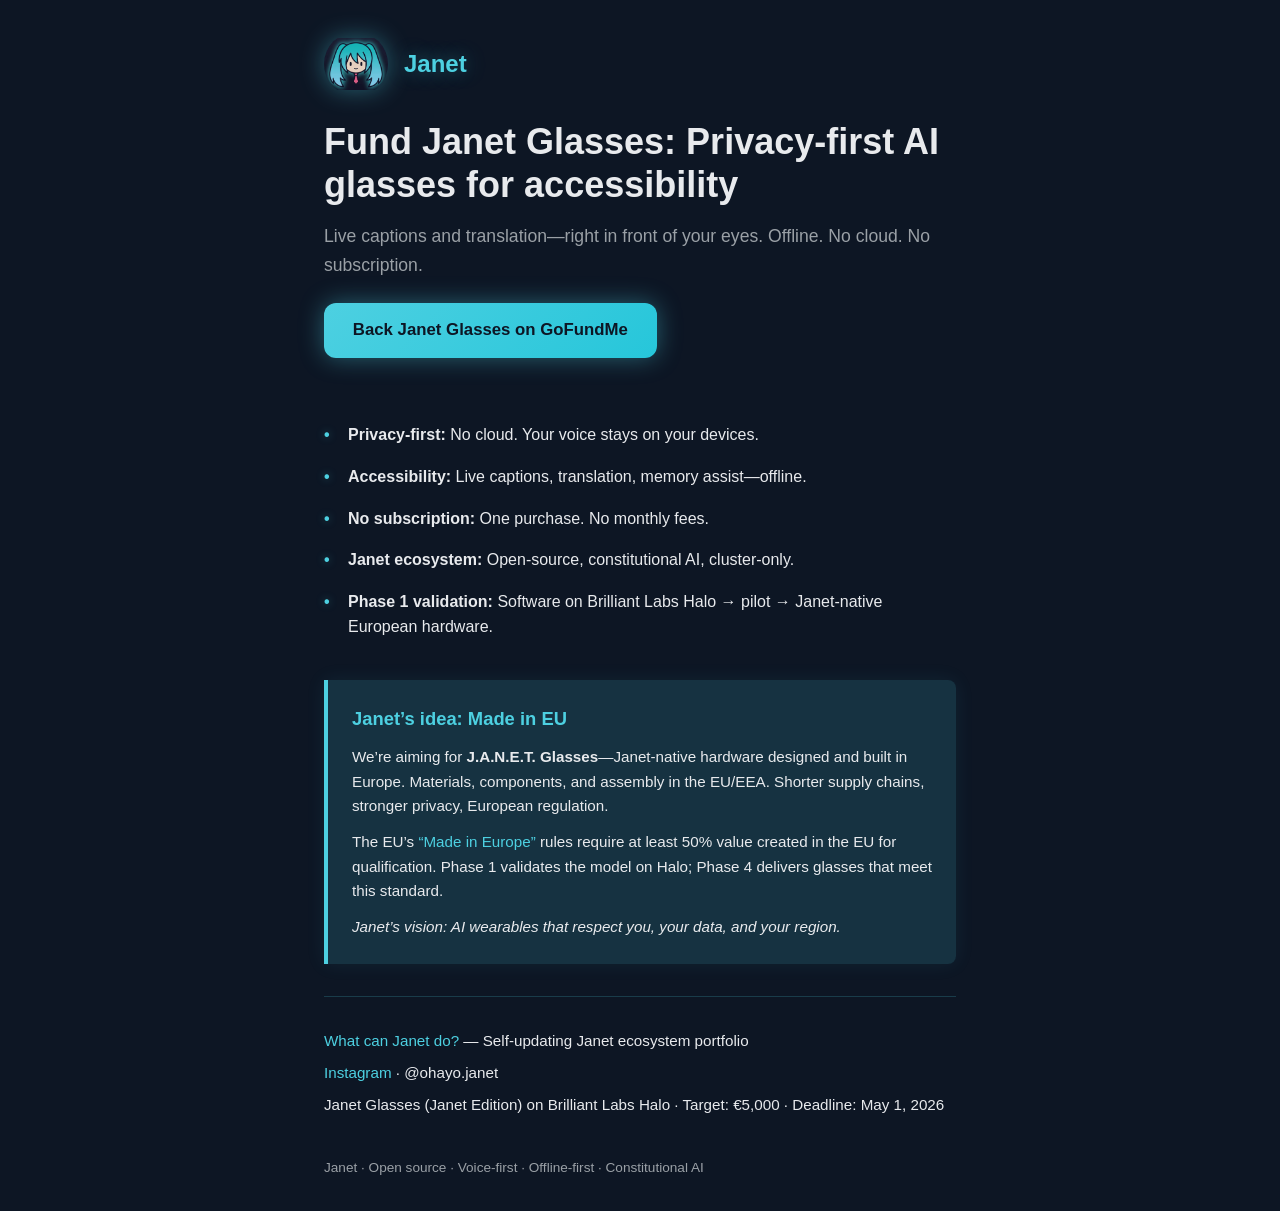
==== janet-glasses-landing.html @ bca8fe74 "Janet Glasses campaign landing page Made-with: Cursor" ====
<!DOCTYPE html>
<html lang="en">
<head>
    <meta charset="UTF-8">
    <meta name="viewport" content="width=device-width, initial-scale=1.0">
    <title>Fund Janet Glasses — Privacy-first AI glasses for accessibility</title>
    <meta name="description" content="Janet Glasses: live captions and translation, offline, no cloud, no subscription. Phase 1 crowdfunding for Janet Edition on Brilliant Labs Halo.">
    <link rel="icon" href="janet-icon.png" type="image/png">
    <style>
        :root {
            --aqua: #4DD0E1;
            --aqua-glow: rgba(77, 208, 225, 0.4);
            --aqua-soft: rgba(77, 208, 225, 0.15);
            --pink: #F48FB1;
            --pink-accent: #E91E63;
            --navy-bg: #0d1624;
            --navy-card: #151d2e;
            --text: #e8eaed;
            --text-muted: #9aa0a6;
        }
        * { margin: 0; padding: 0; box-sizing: border-box; }
        body {
            font-family: -apple-system, BlinkMacSystemFont, 'Segoe UI', Roboto, sans-serif;
            background: var(--navy-bg);
            color: var(--text);
            line-height: 1.6;
            min-height: 100vh;
        }
        .container { max-width: 680px; margin: 0 auto; padding: 2rem 1.5rem; }
        .header {
            display: flex;
            align-items: center;
            gap: 1rem;
            margin-bottom: 1.5rem;
        }
        .janet-icon {
            width: 64px;
            height: 64px;
            border-radius: 50%;
            object-fit: contain;
            flex-shrink: 0;
            filter: drop-shadow(0 0 12px var(--aqua-glow));
        }
        .brand {
            font-size: 1.5rem;
            font-weight: 700;
            color: var(--aqua);
            text-shadow: 0 0 20px var(--aqua-glow);
        }
        h1 {
            font-size: clamp(1.75rem, 5vw, 2.25rem);
            font-weight: 700;
            margin-bottom: 1rem;
            line-height: 1.2;
        }
        .tagline {
            font-size: 1.1rem;
            color: var(--text-muted);
            margin-bottom: 1.5rem;
        }
        .cta {
            display: inline-block;
            background: linear-gradient(135deg, var(--aqua) 0%, #26C6DA 100%);
            color: var(--navy-bg);
            padding: 0.9rem 1.8rem;
            border-radius: 12px;
            font-weight: 600;
            text-decoration: none;
            font-size: 1.05rem;
            margin-bottom: 2rem;
            transition: all 0.2s;
            box-shadow: 0 0 24px var(--aqua-glow);
        }
        .cta:hover {
            box-shadow: 0 0 36px var(--aqua-glow), 0 0 60px rgba(77, 208, 225, 0.2);
            transform: scale(1.02);
        }
        .bullets {
            list-style: none;
            margin: 1.5rem 0;
        }
        .bullets li {
            padding: 0.5rem 0;
            padding-left: 1.5rem;
            position: relative;
        }
        .bullets li::before {
            content: "•";
            position: absolute;
            left: 0;
            color: var(--aqua);
            font-weight: bold;
            text-shadow: 0 0 8px var(--aqua-glow);
        }
        .links {
            margin-top: 2rem;
            padding-top: 1.5rem;
            border-top: 1px solid rgba(77, 208, 225, 0.2);
            font-size: 0.95rem;
        }
        .links a {
            color: var(--aqua);
            text-decoration: none;
        }
        .links a:hover { 
            text-decoration: underline; 
            text-shadow: 0 0 8px var(--aqua-glow);
        }
        .links p { margin: 0.5rem 0; }
        .made-in-eu {
            margin-top: 2rem;
            padding: 1.5rem;
            background: var(--aqua-soft);
            border-left: 4px solid var(--aqua);
            border-radius: 0 8px 8px 0;
            box-shadow: 0 0 20px rgba(77, 208, 225, 0.08);
        }
        .made-in-eu h2 {
            font-size: 1.15rem;
            margin-bottom: 0.75rem;
            color: var(--aqua);
        }
        .made-in-eu p {
            margin-bottom: 0.75rem;
            font-size: 0.95rem;
            color: var(--text);
        }
        .made-in-eu p:last-child { margin-bottom: 0; }
        .made-in-eu a {
            color: var(--aqua);
            text-decoration: none;
        }
        .made-in-eu a:hover { text-decoration: underline; }
        footer {
            margin-top: 2.5rem;
            font-size: 0.85rem;
            color: var(--text-muted);
        }
    </style>
</head>
<body>
    <div class="container">
        <header class="header">
            <img src="janet-icon.png" alt="Janet" class="janet-icon">
            <span class="brand">Janet</span>
        </header>

        <h1>Fund Janet Glasses: Privacy-first AI glasses for accessibility</h1>
        <p class="tagline">Live captions and translation—right in front of your eyes. Offline. No cloud. No subscription.</p>

        <a href="https://www.gofundme.com/f/janet-glasses-privacyfirst-ai-glasses-for-accessibility" class="cta" id="cta-gofundme">Back Janet Glasses on GoFundMe</a>

        <ul class="bullets">
            <li><strong>Privacy-first:</strong> No cloud. Your voice stays on your devices.</li>
            <li><strong>Accessibility:</strong> Live captions, translation, memory assist—offline.</li>
            <li><strong>No subscription:</strong> One purchase. No monthly fees.</li>
            <li><strong>Janet ecosystem:</strong> Open-source, constitutional AI, cluster-only.</li>
            <li><strong>Phase 1 validation:</strong> Software on Brilliant Labs Halo → pilot → Janet-native European hardware.</li>
        </ul>

        <section class="made-in-eu">
            <h2>Janet’s idea: Made in EU</h2>
            <p>We’re aiming for <strong>J.A.N.E.T. Glasses</strong>—Janet-native hardware designed and built in Europe. Materials, components, and assembly in the EU/EEA. Shorter supply chains, stronger privacy, European regulation.</p>
            <p>The EU’s <a href="https://eur-lex.europa.eu/eli/reg_impl/2025/1728/oj/eng" target="_blank" rel="noopener">“Made in Europe”</a> rules require at least 50% value created in the EU for qualification. Phase 1 validates the model on Halo; Phase 4 delivers glasses that meet this standard.</p>
            <p><em>Janet’s vision: AI wearables that respect you, your data, and your region.</em></p>
        </section>

        <div class="links">
            <p><a href="https://what-can-janet-do.pages.dev">What can Janet do?</a> — Self-updating Janet ecosystem portfolio</p>
            <p><a href="https://www.instagram.com/ohayo.janet/" target="_blank" rel="noopener">Instagram</a> · @ohayo.janet</p>
            <p>Janet Glasses (Janet Edition) on Brilliant Labs Halo · Target: €5,000 · Deadline: May 1, 2026</p>
        </div>

        <footer>
            Janet · Open source · Voice-first · Offline-first · Constitutional AI
        </footer>
    </div>
</body>
</html>
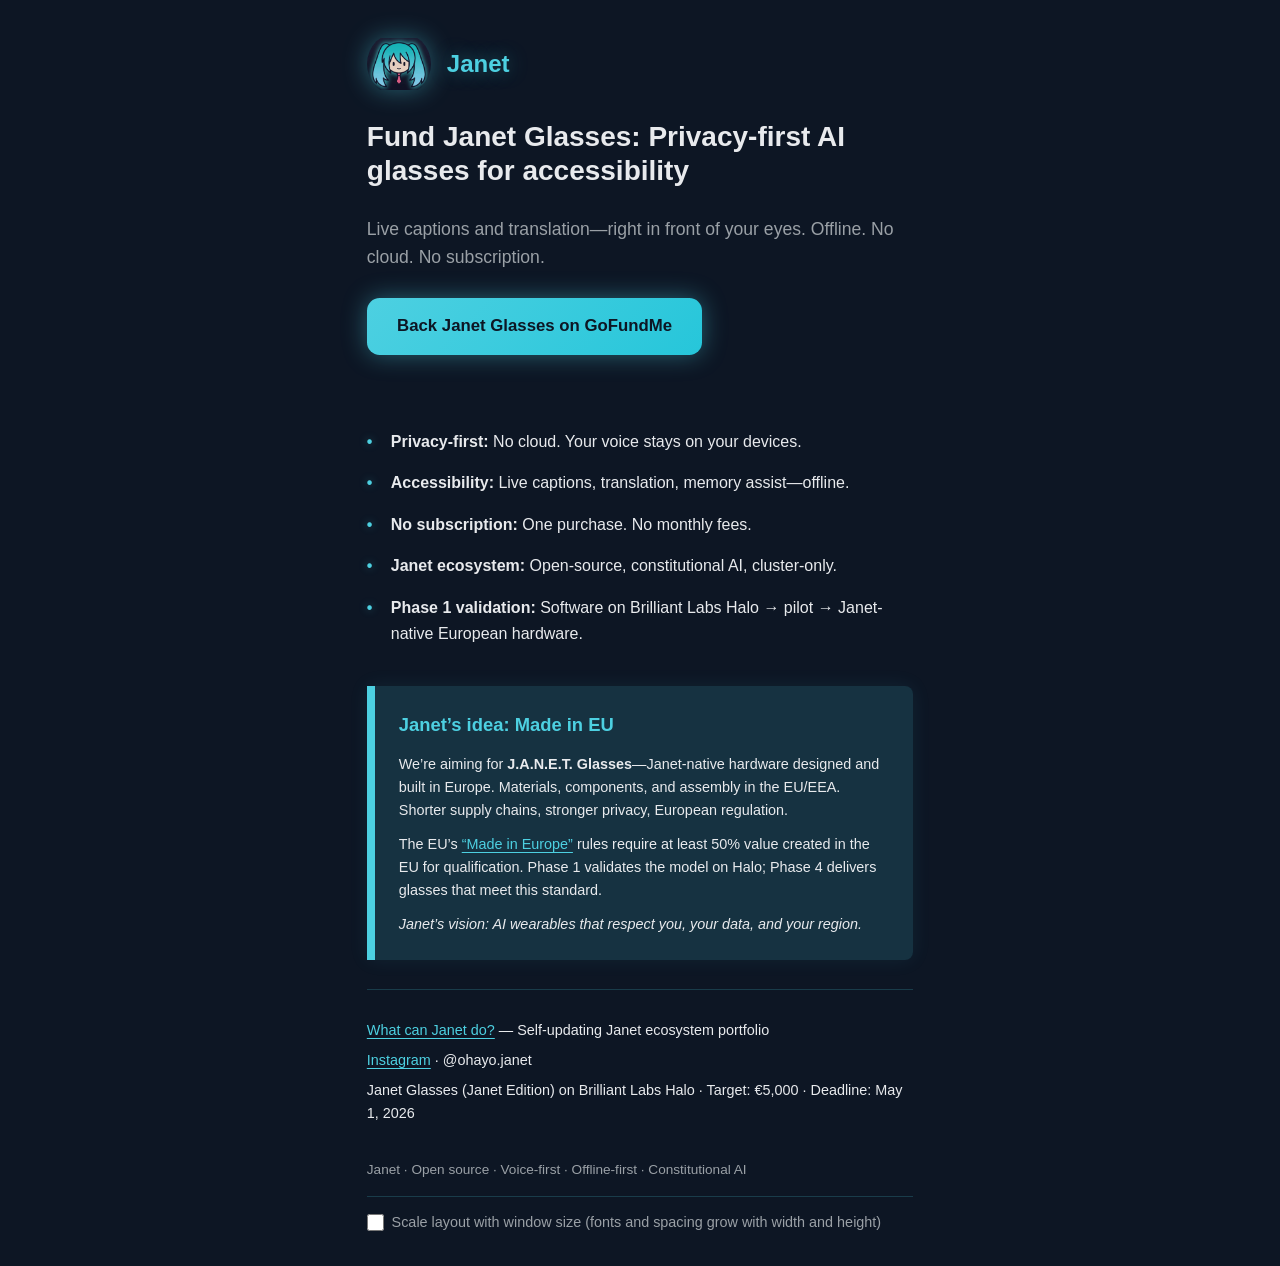
==== commit ccd64824: "Landing: a11y, fluid scale, GoFundMe embed, easter egg game - Skip link, focus-visible, reduced-moti" ====
--- a/janet-glasses-landing.html
+++ b/janet-glasses-landing.html
@@ -5,6 +5,16 @@
     <meta name="viewport" content="width=device-width, initial-scale=1.0">
     <title>Fund Janet Glasses — Privacy-first AI glasses for accessibility</title>
     <meta name="description" content="Janet Glasses: live captions and translation, offline, no cloud, no subscription. Phase 1 crowdfunding for Janet Edition on Brilliant Labs Halo.">
+    <meta property="og:title" content="Fund Janet Glasses — Privacy-first AI glasses for accessibility">
+    <meta property="og:description" content="Live captions and translation—right in front of your eyes. Offline. No cloud. No subscription.">
+    <meta property="og:image" content="https://glasses.greatsage.org/janet-glasses-hero-1200x630.png">
+    <meta property="og:url" content="https://glasses.greatsage.org/">
+    <meta property="og:type" content="website">
+    <meta name="twitter:card" content="summary_large_image">
+    <meta name="twitter:image" content="https://glasses.greatsage.org/janet-glasses-hero-1200x630.png">
+    <meta name="twitter:title" content="Fund Janet Glasses — Privacy-first AI glasses for accessibility">
+    <meta name="twitter:description" content="Live captions and translation—offline, no cloud, no subscription.">
+    <meta name="theme-color" content="#0d1624">
     <link rel="icon" href="janet-icon.png" type="image/png">
     <style>
         :root {
@@ -17,57 +27,126 @@
             --navy-card: #151d2e;
             --text: #e8eaed;
             --text-muted: #9aa0a6;
+            /* Scale from viewport – 1vmin = 1% of smaller dimension (aspect-ratio aware) */
+            --v: 1vmin;
+            --s: calc(var(--v) * 2);
+            /* Content width: viewport minus gutters, capped by height×ratio (width:height aspect scaling) */
+            --content-max: min(calc(100vw - var(--s) * 3), calc(100vh * 16 / 9));
+            --pad: var(--s);
+            /* Typography: scales with viewport (vmin = aspect-ratio aware) */
+            --fs-base: clamp(calc(var(--v) * 2), calc(var(--v) * 2.5), calc(var(--v) * 4));
+            --fs-heading: calc(var(--fs-base) * 1.75);
+            --fs-brand: calc(var(--fs-base) * 1.4);
+            --fs-small: calc(var(--fs-base) * 0.9);
+            /* Icon: proportional to viewport */
+            --icon-size: calc(var(--v) * 10);
+        }
+        /* Fixed mode: no viewport scaling */
+        html:not(:has(#fluid-scale:checked)) {
+            --content-max: 65ch;
+            --pad: 1em;
+            --fs-base: 1rem;
+            --fs-heading: 1.75em;
+            --fs-brand: 1.5em;
+            --fs-small: 0.9em;
+            --icon-size: 4em;
         }
         * { margin: 0; padding: 0; box-sizing: border-box; }
+        :focus { outline: none; }
+        :focus-visible {
+            outline: 3px solid var(--aqua);
+            outline-offset: 2px;
+        }
+        @media (prefers-reduced-motion: reduce) {
+            *, *::before, *::after {
+                animation-duration: 0.01ms !important;
+                animation-iteration-count: 1 !important;
+                transition-duration: 0.01ms !important;
+            }
+            .cta:hover { transform: none; }
+        }
+        .skip-link {
+            position: absolute;
+            top: var(--pad);
+            left: var(--pad);
+            padding: calc(var(--pad) / 2) var(--pad);
+            background: var(--aqua);
+            color: var(--navy-bg);
+            font-weight: 600;
+            text-decoration: none;
+            border-radius: calc(var(--pad) / 2);
+            z-index: 9999;
+            transform: translateY(-200%);
+            transition: transform 0.2s;
+        }
+        .skip-link:focus {
+            transform: translateY(0);
+            outline: 3px solid var(--text);
+            outline-offset: 2px;
+        }
+        @media (prefers-reduced-motion: reduce) {
+            .skip-link { transition: none; }
+        }
+        html { scroll-behavior: smooth; }
+        @media (prefers-reduced-motion: reduce) {
+            html { scroll-behavior: auto; }
+        }
         body {
             font-family: -apple-system, BlinkMacSystemFont, 'Segoe UI', Roboto, sans-serif;
+            font-size: var(--fs-base);
             background: var(--navy-bg);
             color: var(--text);
             line-height: 1.6;
             min-height: 100vh;
         }
-        .container { max-width: 680px; margin: 0 auto; padding: 2rem 1.5rem; }
+        .container {
+            max-width: var(--content-max);
+            margin: 0 auto;
+            padding: calc(var(--pad) * 2) var(--pad);
+        }
         .header {
             display: flex;
             align-items: center;
-            gap: 1rem;
-            margin-bottom: 1.5rem;
+            gap: var(--pad);
+            margin-bottom: calc(var(--pad) * 1.5);
         }
         .janet-icon {
-            width: 64px;
-            height: 64px;
+            width: var(--icon-size);
+            height: var(--icon-size);
+            min-width: var(--icon-size);
+            min-height: var(--icon-size);
             border-radius: 50%;
             object-fit: contain;
             flex-shrink: 0;
             filter: drop-shadow(0 0 12px var(--aqua-glow));
         }
         .brand {
-            font-size: 1.5rem;
+            font-size: var(--fs-brand);
             font-weight: 700;
             color: var(--aqua);
             text-shadow: 0 0 20px var(--aqua-glow);
         }
         h1 {
-            font-size: clamp(1.75rem, 5vw, 2.25rem);
+            font-size: var(--fs-heading);
             font-weight: 700;
-            margin-bottom: 1rem;
+            margin-bottom: var(--pad);
             line-height: 1.2;
         }
         .tagline {
-            font-size: 1.1rem;
+            font-size: calc(var(--fs-base) * 1.1);
             color: var(--text-muted);
-            margin-bottom: 1.5rem;
+            margin-bottom: calc(var(--pad) * 1.5);
         }
         .cta {
             display: inline-block;
             background: linear-gradient(135deg, var(--aqua) 0%, #26C6DA 100%);
             color: var(--navy-bg);
-            padding: 0.9rem 1.8rem;
-            border-radius: 12px;
+            padding: calc(var(--pad) * 0.9) calc(var(--pad) * 1.8);
+            border-radius: calc(var(--pad) * 0.75);
             font-weight: 600;
             text-decoration: none;
-            font-size: 1.05rem;
-            margin-bottom: 2rem;
+            font-size: calc(var(--fs-base) * 1.05);
+            margin-bottom: calc(var(--pad) * 2);
             transition: all 0.2s;
             box-shadow: 0 0 24px var(--aqua-glow);
         }
@@ -77,11 +156,11 @@
         }
         .bullets {
             list-style: none;
-            margin: 1.5rem 0;
+            margin: calc(var(--pad) * 1.5) 0;
         }
         .bullets li {
-            padding: 0.5rem 0;
-            padding-left: 1.5rem;
+            padding: calc(var(--pad) / 2) 0;
+            padding-left: calc(var(--pad) * 1.5);
             position: relative;
         }
         .bullets li::before {
@@ -93,62 +172,134 @@
             text-shadow: 0 0 8px var(--aqua-glow);
         }
         .links {
-            margin-top: 2rem;
-            padding-top: 1.5rem;
+            margin-top: calc(var(--pad) * 2);
+            padding-top: calc(var(--pad) * 1.5);
             border-top: 1px solid rgba(77, 208, 225, 0.2);
-            font-size: 0.95rem;
+            font-size: var(--fs-small);
         }
         .links a {
             color: var(--aqua);
-            text-decoration: none;
+            text-decoration: underline;
+            text-underline-offset: 0.2em;
         }
         .links a:hover { 
             text-decoration: underline; 
             text-shadow: 0 0 8px var(--aqua-glow);
         }
-        .links p { margin: 0.5rem 0; }
+        .links a:active, .made-in-eu a:active { color: var(--pink); }
+        .cta:active { filter: brightness(0.95); }
+        .links p { margin: calc(var(--pad) / 2) 0; }
         .made-in-eu {
-            margin-top: 2rem;
-            padding: 1.5rem;
+            margin-top: calc(var(--pad) * 2);
+            padding: calc(var(--pad) * 1.5);
             background: var(--aqua-soft);
-            border-left: 4px solid var(--aqua);
-            border-radius: 0 8px 8px 0;
+            border-left: calc(var(--pad) / 2) solid var(--aqua);
+            border-radius: 0 calc(var(--pad) / 2) calc(var(--pad) / 2) 0;
             box-shadow: 0 0 20px rgba(77, 208, 225, 0.08);
         }
         .made-in-eu h2 {
-            font-size: 1.15rem;
-            margin-bottom: 0.75rem;
+            font-size: calc(var(--fs-base) * 1.15);
+            margin-bottom: calc(var(--pad) * 0.75);
             color: var(--aqua);
         }
         .made-in-eu p {
-            margin-bottom: 0.75rem;
-            font-size: 0.95rem;
+            margin-bottom: calc(var(--pad) * 0.75);
+            font-size: var(--fs-small);
             color: var(--text);
         }
         .made-in-eu p:last-child { margin-bottom: 0; }
         .made-in-eu a {
             color: var(--aqua);
-            text-decoration: none;
+            text-decoration: underline;
+            text-underline-offset: 0.2em;
         }
         .made-in-eu a:hover { text-decoration: underline; }
+        .visually-hidden {
+            position: absolute;
+            width: 1px;
+            height: 1px;
+            padding: 0;
+            margin: -1px;
+            overflow: hidden;
+            clip: rect(0, 0, 0, 0);
+            white-space: nowrap;
+            border: 0;
+        }
         footer {
-            margin-top: 2.5rem;
-            font-size: 0.85rem;
+            margin-top: calc(var(--pad) * 2.5);
+            font-size: calc(var(--fs-base) * 0.85);
             color: var(--text-muted);
         }
+        .fluid-toggle {
+            display: flex;
+            align-items: center;
+            gap: calc(var(--pad) / 2);
+            margin-top: var(--pad);
+            padding-top: var(--pad);
+            border-top: 1px solid rgba(77, 208, 225, 0.2);
+            font-size: calc(var(--fs-base) * 0.9);
+        }
+        .fluid-toggle input {
+            width: calc(var(--fs-base) * 1.1);
+            height: calc(var(--fs-base) * 1.1);
+            accent-color: var(--aqua);
+        }
+        .fluid-toggle label {
+            cursor: pointer;
+        }
+        /* Janet easter-egg game */
+        body.janet-game-active { overflow: hidden; }
+        body.janet-game-active .container {
+            position: relative;
+            min-height: 100vh;
+            transform-style: preserve-3d;
+            perspective: 1000px;
+            transition: transform 0.1s ease-out;
+        }
+        .janet-ball {
+            position: absolute;
+            width: 48px;
+            height: 48px;
+            border-radius: 50%;
+            background: url(janet-icon.png) center/contain no-repeat;
+            filter: drop-shadow(0 0 12px var(--aqua-glow));
+            pointer-events: none;
+            z-index: 9998;
+        }
+        .janet-game-hud {
+            position: fixed;
+            top: var(--pad);
+            left: 50%;
+            transform: translateX(-50%);
+            background: rgba(13, 22, 36, 0.9);
+            color: var(--aqua);
+            padding: calc(var(--pad) / 2) var(--pad);
+            border-radius: calc(var(--pad) / 2);
+            font-size: var(--fs-small);
+            z-index: 9999;
+            display: none;
+        }
+        body.janet-game-active .janet-game-hud { display: block; }
+        body.janet-game-active .janet-game-hud.game-over { color: var(--pink); }
     </style>
 </head>
 <body>
+    <a href="#main" class="skip-link">Skip to main content</a>
     <div class="container">
-        <header class="header">
-            <img src="janet-icon.png" alt="Janet" class="janet-icon">
+        <header class="header" role="banner">
+            <img src="janet-icon.png" alt="Janet logo" class="janet-icon" id="janet-icon">
             <span class="brand">Janet</span>
         </header>
 
+        <main id="main" role="main" tabindex="-1">
         <h1>Fund Janet Glasses: Privacy-first AI glasses for accessibility</h1>
         <p class="tagline">Live captions and translation—right in front of your eyes. Offline. No cloud. No subscription.</p>
 
-        <a href="https://www.gofundme.com/f/janet-glasses-privacyfirst-ai-glasses-for-accessibility" class="cta" id="cta-gofundme">Back Janet Glasses on GoFundMe</a>
+        <a href="https://www.gofundme.com/f/janet-glasses-privacyfirst-ai-glasses-for-accessibility" class="cta" id="cta-gofundme">Back Janet Glasses on GoFundMe<span class="visually-hidden"> (opens in new tab)</span></a>
+
+        <div class="gfm-embed-wrapper" style="margin: calc(var(--pad) * 2) 0;">
+            <div class="gfm-embed" data-url="https://www.gofundme.com/f/janet-glasses-privacyfirst-ai-glasses-for-accessibility/widget/large?sharesheet=undefined&attribution_id=sl:8b7b80c6-22b8-442d-af2a-6bb6e446ad52"></div>
+        </div>
 
         <ul class="bullets">
             <li><strong>Privacy-first:</strong> No cloud. Your voice stays on your devices.</li>
@@ -158,22 +309,133 @@
             <li><strong>Phase 1 validation:</strong> Software on Brilliant Labs Halo → pilot → Janet-native European hardware.</li>
         </ul>
 
-        <section class="made-in-eu">
-            <h2>Janet’s idea: Made in EU</h2>
+        <section class="made-in-eu" aria-labelledby="made-in-eu-heading">
+            <h2 id="made-in-eu-heading">Janet’s idea: Made in EU</h2>
             <p>We’re aiming for <strong>J.A.N.E.T. Glasses</strong>—Janet-native hardware designed and built in Europe. Materials, components, and assembly in the EU/EEA. Shorter supply chains, stronger privacy, European regulation.</p>
-            <p>The EU’s <a href="https://eur-lex.europa.eu/eli/reg_impl/2025/1728/oj/eng" target="_blank" rel="noopener">“Made in Europe”</a> rules require at least 50% value created in the EU for qualification. Phase 1 validates the model on Halo; Phase 4 delivers glasses that meet this standard.</p>
+            <p>The EU’s <a href="https://eur-lex.europa.eu/eli/reg_impl/2025/1728/oj/eng" target="_blank" rel="noopener noreferrer">“Made in Europe”<span class="visually-hidden"> (opens in new tab)</span></a> rules require at least 50% value created in the EU for qualification. Phase 1 validates the model on Halo; Phase 4 delivers glasses that meet this standard.</p>
             <p><em>Janet’s vision: AI wearables that respect you, your data, and your region.</em></p>
         </section>
 
         <div class="links">
             <p><a href="https://what-can-janet-do.pages.dev">What can Janet do?</a> — Self-updating Janet ecosystem portfolio</p>
-            <p><a href="https://www.instagram.com/ohayo.janet/" target="_blank" rel="noopener">Instagram</a> · @ohayo.janet</p>
+            <p><a href="https://www.instagram.com/ohayo.janet/" target="_blank" rel="noopener noreferrer">Instagram<span class="visually-hidden"> (opens in new tab)</span></a> · @ohayo.janet</p>
             <p>Janet Glasses (Janet Edition) on Brilliant Labs Halo · Target: €5,000 · Deadline: May 1, 2026</p>
         </div>
 
-        <footer>
+        </main>
+
+        <footer role="contentinfo">
             Janet · Open source · Voice-first · Offline-first · Constitutional AI
+            <p class="fluid-toggle">
+                <input type="checkbox" id="fluid-scale">
+                <label for="fluid-scale">Scale layout with window size (fonts and spacing grow with width and height)</label>
+            </p>
         </footer>
     </div>
+    <div class="janet-game-hud" id="janet-hud" aria-live="polite">← → to tilt · Esc to exit</div>
+    <script defer src="https://www.gofundme.com/static/js/embed.js"></script>
+    <script>
+(function() {
+  var icon = document.getElementById('janet-icon');
+  var fluidCheck = document.getElementById('fluid-scale');
+  var container = document.querySelector('.container');
+  var hud = document.getElementById('janet-hud');
+  var clickCount = 0;
+  var gameActive = false;
+
+  function resetClicks() {
+    if (!fluidCheck.checked) clickCount = 0;
+  }
+  fluidCheck.addEventListener('change', resetClicks);
+
+  icon.addEventListener('click', function() {
+    if (gameActive) return;
+    if (!fluidCheck.checked) { clickCount = 0; return; }
+    clickCount++;
+    if (clickCount >= 10) {
+      clickCount = 0;
+      startGame();
+    }
+  });
+
+  function startGame() {
+    if (gameActive || window.matchMedia('(prefers-reduced-motion: reduce)').matches) return;
+    gameActive = true;
+    document.body.classList.add('janet-game-active');
+    icon.style.visibility = 'hidden';
+
+    var ball = document.createElement('div');
+    ball.className = 'janet-ball';
+    ball.setAttribute('role', 'img');
+    ball.setAttribute('aria-hidden', 'true');
+    var rect = container.getBoundingClientRect();
+    ball.style.left = (rect.width / 2 - 24) + 'px';
+    ball.style.top = '60px';
+    container.appendChild(ball);
+
+    var x = rect.width / 2 - 24, y = 60;
+    var vx = 0, vy = 0;
+    var tilt = 0;
+    var tiltMax = 12;
+    var gravity = 0.4;
+    var friction = 0.98;
+    var startTime = Date.now();
+
+    function formatTime(ms) {
+      var s = Math.floor(ms / 1000);
+      return Math.floor(s / 60) + ':' + (s % 60).toString().padStart(2, '0');
+    }
+
+    hud.textContent = '0:00 · ← → to tilt · Esc to exit';
+    hud.classList.remove('game-over');
+
+    function onKey(e) {
+      if (e.key === 'Escape') { endGame(); e.preventDefault(); }
+      if (e.key === 'ArrowLeft') tilt = Math.max(-tiltMax, tilt - 2);
+      if (e.key === 'ArrowRight') tilt = Math.min(tiltMax, tilt + 2);
+    }
+    function onKeyUp(e) {
+      if (e.key === 'ArrowLeft' || e.key === 'ArrowRight') tilt *= 0.5;
+    }
+    window.addEventListener('keydown', onKey);
+    window.addEventListener('keyup', onKeyUp);
+
+    function endGame() {
+      gameActive = false;
+      document.body.classList.remove('janet-game-active');
+      icon.style.visibility = '';
+      if (ball.parentNode) ball.remove();
+      window.removeEventListener('keydown', onKey);
+      window.removeEventListener('keyup', onKeyUp);
+    }
+
+    function loop() {
+      if (!gameActive) return;
+      var w = container.offsetWidth, h = container.offsetHeight;
+      vx += tilt * 0.15;
+      vx *= friction;
+      vy += gravity;
+      x += vx;
+      y += vy;
+      if (x < 0 || x > w - 48) {
+        hud.textContent = 'Survived ' + formatTime(Date.now() - startTime) + ' · Press Esc to exit.';
+        hud.classList.add('game-over');
+        requestAnimationFrame(loop);
+        return;
+      }
+      if (y < 0) { y = 0; vy *= -0.6; }
+      if (y > h - 48) { y = h - 48; vy *= -0.65; }
+      if (x < 0) { x = 0; vx *= -0.6; }
+      if (x > w - 48) { x = w - 48; vx *= -0.6; }
+      ball.style.left = x + 'px';
+      ball.style.top = y + 'px';
+      container.style.transform = 'perspective(1000px) rotateY(' + (tilt * 0.5) + 'deg)';
+      hud.textContent = formatTime(Date.now() - startTime) + ' · ← → to tilt · Esc to exit';
+      requestAnimationFrame(loop);
+    }
+    requestAnimationFrame(loop);
+  }
+})();
+    </script>
 </body>
 </html>
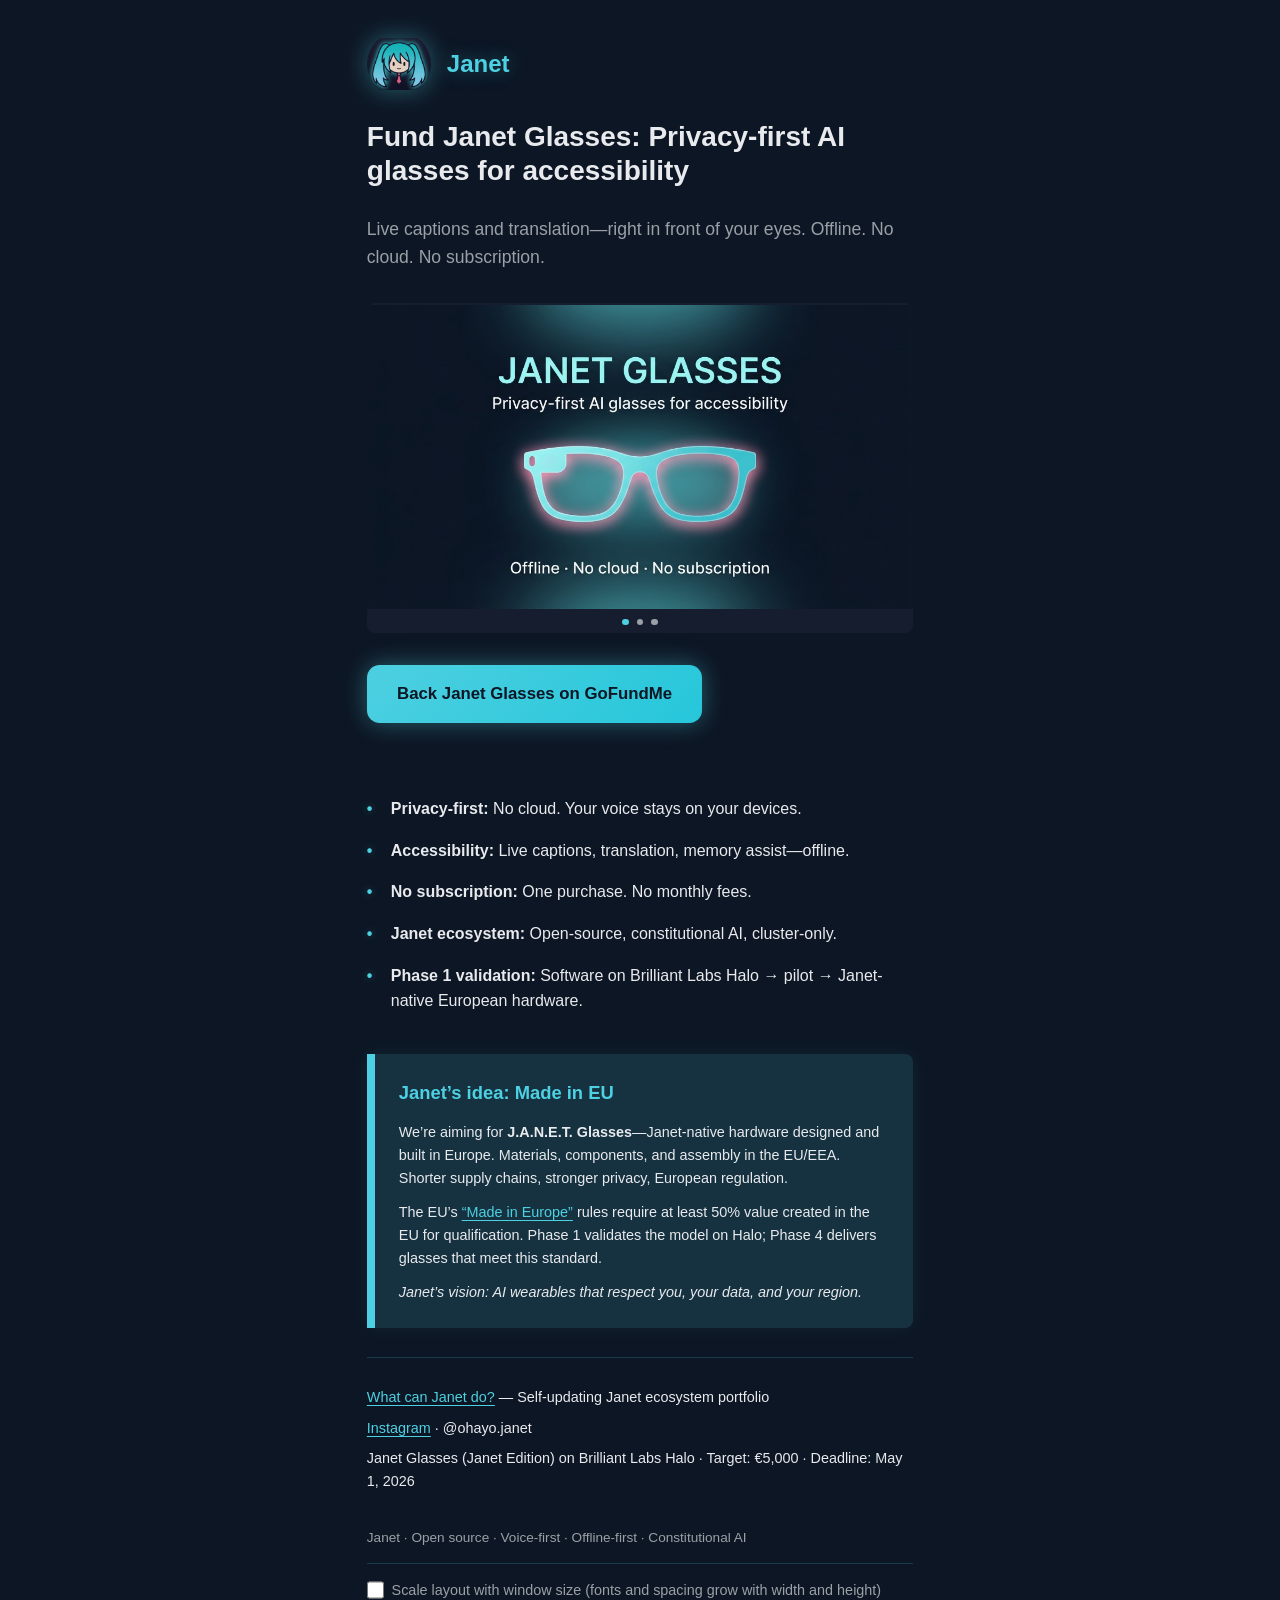
==== commit ff9682e2: "Add auto-scrolling carousel with campaign visuals - 3 promotional images, 3s auto-advance - Dots for" ====
--- a/janet-glasses-landing.html
+++ b/janet-glasses-landing.html
@@ -281,6 +281,46 @@
         }
         body.janet-game-active .janet-game-hud { display: block; }
         body.janet-game-active .janet-game-hud.game-over { color: var(--pink); }
+        /* Carousel */
+        .carousel {
+            margin: calc(var(--pad) * 2) 0;
+            border-radius: calc(var(--pad) / 2);
+            overflow: hidden;
+            background: var(--navy-card);
+        }
+        .carousel-track {
+            display: flex;
+            transition: transform 0.5s ease-in-out;
+        }
+        .carousel-slide {
+            flex: 0 0 100%;
+            min-width: 100%;
+        }
+        .carousel-slide img {
+            width: 100%;
+            height: auto;
+            display: block;
+            aspect-ratio: 16 / 9;
+            object-fit: contain;
+        }
+        .carousel-dots {
+            display: flex;
+            justify-content: center;
+            gap: calc(var(--pad) / 2);
+            padding: calc(var(--pad) / 2) 0;
+        }
+        .carousel-dots button {
+            width: calc(var(--pad) / 2);
+            height: calc(var(--pad) / 2);
+            border-radius: 50%;
+            border: none;
+            background: var(--text-muted);
+            cursor: pointer;
+        }
+        .carousel-dots button[aria-selected="true"] { background: var(--aqua); }
+        @media (prefers-reduced-motion: reduce) {
+            .carousel-track { transition: none; }
+        }
     </style>
 </head>
 <body>
@@ -294,6 +334,19 @@
         <main id="main" role="main" tabindex="-1">
         <h1>Fund Janet Glasses: Privacy-first AI glasses for accessibility</h1>
         <p class="tagline">Live captions and translation—right in front of your eyes. Offline. No cloud. No subscription.</p>
+
+        <section class="carousel" role="region" aria-roledescription="carousel" aria-label="Janet Glasses campaign visuals">
+            <div class="carousel-track" id="carousel-track">
+                <div class="carousel-slide"><img src="carousel-1.png" alt="JANET GLASSES — Privacy-first AI glasses for accessibility. Offline, no cloud, no subscription."></div>
+                <div class="carousel-slide"><img src="carousel-2.png" alt="Live captions offline. Your voice stays yours. Janet smart glasses with AR display."></div>
+                <div class="carousel-slide"><img src="carousel-3.png" alt="JANET GLASSES — Privacy-first, accessibility, made in EU."></div>
+            </div>
+            <div class="carousel-dots" role="tablist" aria-label="Carousel slides">
+                <button type="button" role="tab" aria-selected="true" aria-label="Slide 1" data-slide="0"></button>
+                <button type="button" role="tab" aria-selected="false" aria-label="Slide 2" data-slide="1"></button>
+                <button type="button" role="tab" aria-selected="false" aria-label="Slide 3" data-slide="2"></button>
+            </div>
+        </section>
 
         <a href="https://www.gofundme.com/f/janet-glasses-privacyfirst-ai-glasses-for-accessibility" class="cta" id="cta-gofundme">Back Janet Glasses on GoFundMe<span class="visually-hidden"> (opens in new tab)</span></a>
 
@@ -334,6 +387,35 @@
     </div>
     <div class="janet-game-hud" id="janet-hud" aria-live="polite">← → to tilt · Esc to exit</div>
     <script defer src="https://www.gofundme.com/static/js/embed.js"></script>
+    <script>
+(function() {
+  var track = document.getElementById('carousel-track');
+  var dots = document.querySelectorAll('.carousel-dots button');
+  var total = 3;
+  var current = 0;
+  var interval = 3000;
+  var carouselTimer;
+
+  function goTo(n) {
+    current = (n + total) % total;
+    track.style.transform = 'translateX(-' + (current * 100) + '%)';
+    dots.forEach(function(d, i) { d.setAttribute('aria-selected', i === current); });
+  }
+  function next() { goTo(current + 1); }
+  dots.forEach(function(btn, i) {
+    btn.addEventListener('click', function() { goTo(i); resetTimer(); });
+  });
+  function resetTimer() {
+    clearInterval(carouselTimer);
+    if (!window.matchMedia('(prefers-reduced-motion: reduce)').matches) {
+      carouselTimer = setInterval(next, interval);
+    }
+  }
+  if (!window.matchMedia('(prefers-reduced-motion: reduce)').matches) {
+    carouselTimer = setInterval(next, interval);
+  }
+})();
+    </script>
     <script>
 (function() {
   var icon = document.getElementById('janet-icon');
